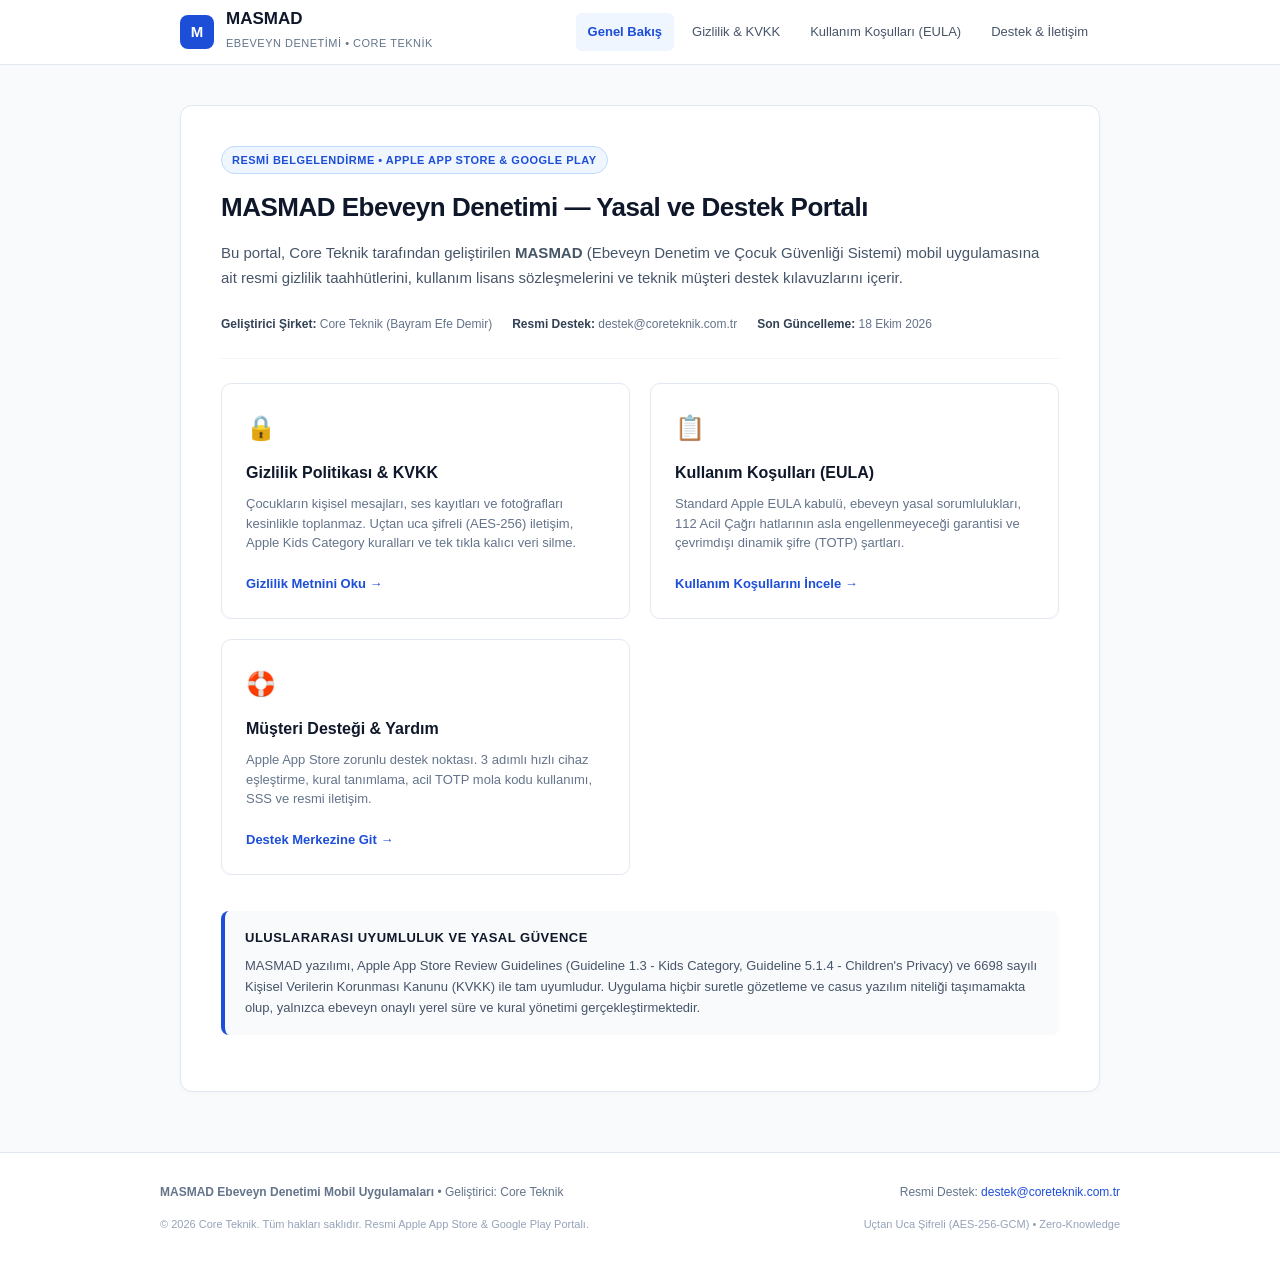
==== index.html @ 08ceb352 "feat: Standalone official legal and support viewer for MASMAD" ====
<!DOCTYPE html>
<html lang="tr">
<head>
  <meta charset="UTF-8">
  <meta name="viewport" content="width=device-width, initial-scale=1.0">
  <title>MASMAD — Resmi Yasal ve Destek Portalı</title>
  <meta name="description" content="MASMAD Ebeveyn Denetimi mobil uygulaması resmi yasal bildirimleri, gizlilik politikası, kullanım şartları ve müşteri destek merkezi.">
  <link rel="stylesheet" href="/style.css">
</head>
<body>

  <header class="header">
    <div class="header-container">
      <a href="/" class="brand">
        <div class="brand-badge">M</div>
        <div class="brand-text">
          <h1>MASMAD</h1>
          <span>Ebeveyn Denetimi &bull; Core Teknik</span>
        </div>
      </a>
      <nav class="nav">
        <a href="/" class="active">Genel Bakış</a>
        <a href="/privacy">Gizlilik &amp; KVKK</a>
        <a href="/terms">Kullanım Koşulları (EULA)</a>
        <a href="/support">Destek &amp; İletişim</a>
      </nav>
    </div>
  </header>

  <main class="main-content">
    <article class="doc-card">
      <span class="doc-badge badge-blue">Resmi Belgelendirme &bull; Apple App Store &amp; Google Play</span>
      <h1 class="doc-title">MASMAD Ebeveyn Denetimi — Yasal ve Destek Portalı</h1>
      
      <p style="font-size: 15px; color: #475569; margin-bottom: 24px;">
        Bu portal, Core Teknik tarafından geliştirilen <strong>MASMAD</strong> (Ebeveyn Denetim ve Çocuk Güvenliği Sistemi) mobil uygulamasına ait resmi gizlilik taahhütlerini, kullanım lisans sözleşmelerini ve teknik müşteri destek kılavuzlarını içerir.
      </p>

      <div class="doc-meta" style="margin-bottom: 20px;">
        <div><strong>Geliştirici Şirket:</strong> Core Teknik (Bayram Efe Demir)</div>
        <div><strong>Resmi Destek:</strong> destek@coreteknik.com.tr</div>
        <div><strong>Son Güncelleme:</strong> 18 Ekim 2026</div>
      </div>

      <div class="grid-3">
        <!-- Card 1 -->
        <a href="/privacy" class="link-card">
          <div>
            <div style="font-size: 24px;">🔒</div>
            <h3>Gizlilik Politikası &amp; KVKK</h3>
            <p>
              Çocukların kişisel mesajları, ses kayıtları ve fotoğrafları kesinlikle toplanmaz. Uçtan uca şifreli (AES-256) iletişim, Apple Kids Category kuralları ve tek tıkla kalıcı veri silme.
            </p>
          </div>
          <div class="card-action">Gizlilik Metnini Oku &rarr;</div>
        </a>

        <!-- Card 2 -->
        <a href="/terms" class="link-card">
          <div>
            <div style="font-size: 24px;">📋</div>
            <h3>Kullanım Koşulları (EULA)</h3>
            <p>
              Standard Apple EULA kabulü, ebeveyn yasal sorumlulukları, 112 Acil Çağrı hatlarının asla engellenmeyeceği garantisi ve çevrimdışı dinamik şifre (TOTP) şartları.
            </p>
          </div>
          <div class="card-action">Kullanım Koşullarını İncele &rarr;</div>
        </a>

        <!-- Card 3 -->
        <a href="/support" class="link-card">
          <div>
            <div style="font-size: 24px;">🛟</div>
            <h3>Müşteri Desteği &amp; Yardım</h3>
            <p>
              Apple App Store zorunlu destek noktası. 3 adımlı hızlı cihaz eşleştirme, kural tanımlama, acil TOTP mola kodu kullanımı, SSS ve resmi iletişim.
            </p>
          </div>
          <div class="card-action">Destek Merkezine Git &rarr;</div>
        </a>
      </div>

      <div class="callout callout-blue" style="margin-top: 36px;">
        <strong style="color: #0f172a; font-size: 13px; text-transform: uppercase; letter-spacing: 0.5px; display: block; margin-bottom: 6px;">
          Uluslararası Uyumluluk ve Yasal Güvence
        </strong>
        <p style="font-size: 13px; color: #475569; margin: 0;">
          MASMAD yazılımı, Apple App Store Review Guidelines (Guideline 1.3 - Kids Category, Guideline 5.1.4 - Children's Privacy) ve 6698 sayılı Kişisel Verilerin Korunması Kanunu (KVKK) ile tam uyumludur. Uygulama hiçbir suretle gözetleme ve casus yazılım niteliği taşımamakta olup, yalnızca ebeveyn onaylı yerel süre ve kural yönetimi gerçekleştirmektedir.
        </p>
      </div>
    </article>
  </main>

  <footer class="footer">
    <div class="footer-container">
      <div class="footer-row">
        <div>
          <strong>MASMAD Ebeveyn Denetimi Mobil Uygulamaları</strong> &bull; Geliştirici: Core Teknik
        </div>
        <div class="footer-links">
          Resmi Destek: <a href="mailto:destek@coreteknik.com.tr">destek@coreteknik.com.tr</a>
        </div>
      </div>
      <div class="footer-row" style="font-size: 11px; color: #94a3b8;">
        <div>&copy; 2026 Core Teknik. Tüm hakları saklıdır. Resmi Apple App Store &amp; Google Play Portalı.</div>
        <div>Uçtan Uca Şifreli (AES-256-GCM) &bull; Zero-Knowledge</div>
      </div>
    </div>
  </footer>

</body>
</html>
---- style.css ----
* {
  box-sizing: border-box;
  margin: 0;
  padding: 0;
}

body {
  font-family: -apple-system, BlinkMacSystemFont, "Segoe UI", Roboto, Helvetica, Arial, sans-serif;
  background-color: #f8fafc;
  color: #1e293b;
  line-height: 1.65;
  font-size: 15px;
  -webkit-font-smoothing: antialiased;
}

/* Header */
.header {
  background-color: #ffffff;
  border-bottom: 1px solid #e2e8f0;
  position: sticky;
  top: 0;
  z-index: 100;
}

.header-container {
  max-width: 960px;
  margin: 0 auto;
  padding: 0 20px;
  height: 64px;
  display: flex;
  align-items: center;
  justify-content: space-between;
}

.brand {
  display: flex;
  align-items: center;
  text-decoration: none;
  gap: 12px;
}

.brand-badge {
  width: 34px;
  height: 34px;
  background: #1d4ed8;
  color: #ffffff;
  border-radius: 8px;
  display: flex;
  align-items: center;
  justify-content: center;
  font-weight: 800;
  font-size: 15px;
}

.brand-text h1 {
  font-size: 17px;
  font-weight: 700;
  color: #0f172a;
  line-height: 1.2;
}

.brand-text span {
  font-size: 11px;
  color: #64748b;
  text-transform: uppercase;
  letter-spacing: 0.5px;
}

.nav {
  display: flex;
  gap: 6px;
}

.nav a {
  text-decoration: none;
  font-size: 13px;
  font-weight: 500;
  color: #475569;
  padding: 8px 12px;
  border-radius: 6px;
  transition: all 0.15s ease;
}

.nav a:hover {
  background-color: #f1f5f9;
  color: #0f172a;
}

.nav a.active {
  background-color: #eff6ff;
  color: #1d4ed8;
  font-weight: 600;
}

/* Container */
.main-content {
  max-width: 960px;
  margin: 0 auto;
  padding: 40px 20px 60px;
}

/* Paper Card */
.doc-card {
  background: #ffffff;
  border: 1px solid #e2e8f0;
  border-radius: 12px;
  padding: 40px;
  box-shadow: 0 1px 3px rgba(0, 0, 0, 0.03);
}

.doc-badge {
  display: inline-block;
  font-size: 11px;
  font-weight: 600;
  padding: 4px 10px;
  border-radius: 20px;
  margin-bottom: 12px;
  text-transform: uppercase;
  letter-spacing: 0.5px;
}

.badge-green {
  background-color: #ecfdf5;
  color: #047857;
  border: 1px solid #a7f3d0;
}

.badge-blue {
  background-color: #eff6ff;
  color: #1d4ed8;
  border: 1px solid #bfdbfe;
}

.badge-amber {
  background-color: #fffbeb;
  color: #b45309;
  border: 1px solid #fde68a;
}

.doc-title {
  font-size: 26px;
  font-weight: 800;
  color: #0f172a;
  margin-bottom: 12px;
  letter-spacing: -0.5px;
}

.doc-meta {
  display: flex;
  flex-wrap: wrap;
  gap: 20px;
  font-size: 12px;
  color: #64748b;
  padding-bottom: 24px;
  border-bottom: 1px solid #f1f5f9;
  margin-bottom: 30px;
}

.doc-meta strong {
  color: #334155;
}

/* Document Sections */
.section {
  margin-bottom: 32px;
}

.section h2 {
  font-size: 18px;
  font-weight: 700;
  color: #0f172a;
  margin-bottom: 12px;
  padding-bottom: 8px;
  border-bottom: 1px solid #f8fafc;
}

.section p {
  color: #334155;
  margin-bottom: 12px;
}

.section ul {
  padding-left: 20px;
  margin-bottom: 14px;
}

.section li {
  color: #334155;
  margin-bottom: 6px;
}

/* Callout Boxes */
.callout {
  padding: 16px 20px;
  border-radius: 8px;
  margin: 16px 0;
  font-size: 14px;
}

.callout-blue {
  background-color: #f8fafc;
  border-left: 4px solid #1d4ed8;
  color: #1e293b;
}

.callout-red {
  background-color: #fef2f2;
  border: 1px solid #fecaca;
  color: #991b1b;
  font-weight: 600;
}

.callout-green {
  background-color: #f0fdf4;
  border: 2px solid #bbf7d0;
  color: #166534;
}

.callout-amber {
  background-color: #fffbeb;
  border: 1px solid #fde68a;
  color: #92400e;
}

/* Grid Cards on Home */
.grid-3 {
  display: grid;
  grid-template-columns: repeat(auto-fit, minmax(280px, 1fr));
  gap: 20px;
  margin-top: 24px;
}

.link-card {
  background: #ffffff;
  border: 1px solid #e2e8f0;
  border-radius: 10px;
  padding: 24px;
  text-decoration: none;
  color: inherit;
  display: flex;
  flex-direction: column;
  justify-content: space-between;
  transition: all 0.15s ease;
}

.link-card:hover {
  border-color: #93c5fd;
  box-shadow: 0 4px 6px -1px rgba(0, 0, 0, 0.05);
}

.link-card h3 {
  font-size: 16px;
  font-weight: 700;
  color: #0f172a;
  margin: 12px 0 8px;
}

.link-card p {
  font-size: 13px;
  color: #64748b;
  line-height: 1.5;
}

.card-action {
  margin-top: 20px;
  font-size: 13px;
  font-weight: 600;
  color: #1d4ed8;
}

/* Step Card */
.step-item {
  display: flex;
  gap: 16px;
  padding: 16px;
  background: #f8fafc;
  border: 1px solid #e2e8f0;
  border-radius: 8px;
  margin-bottom: 12px;
}

.step-num {
  width: 30px;
  height: 30px;
  background: #1d4ed8;
  color: #ffffff;
  border-radius: 50%;
  display: flex;
  align-items: center;
  justify-content: center;
  font-weight: 700;
  font-size: 13px;
  flex-shrink: 0;
}

.step-body h4 {
  font-size: 15px;
  font-weight: 700;
  color: #0f172a;
  margin-bottom: 4px;
}

.step-body p {
  font-size: 13px;
  color: #475569;
  margin: 0;
}

/* Footer */
.footer {
  background: #ffffff;
  border-top: 1px solid #e2e8f0;
  padding: 30px 20px;
  font-size: 12px;
  color: #64748b;
}

.footer-container {
  max-width: 960px;
  margin: 0 auto;
  display: flex;
  flex-direction: column;
  gap: 12px;
}

.footer-row {
  display: flex;
  justify-content: space-between;
  align-items: center;
  flex-wrap: wrap;
  gap: 12px;
}

.footer-links a {
  color: #1d4ed8;
  text-decoration: none;
}

.footer-links a:hover {
  text-decoration: underline;
}

/* Responsive */
@media (max-width: 640px) {
  .doc-card {
    padding: 24px 18px;
  }
  .doc-title {
    font-size: 22px;
  }
  .nav {
    display: none;
  }
}
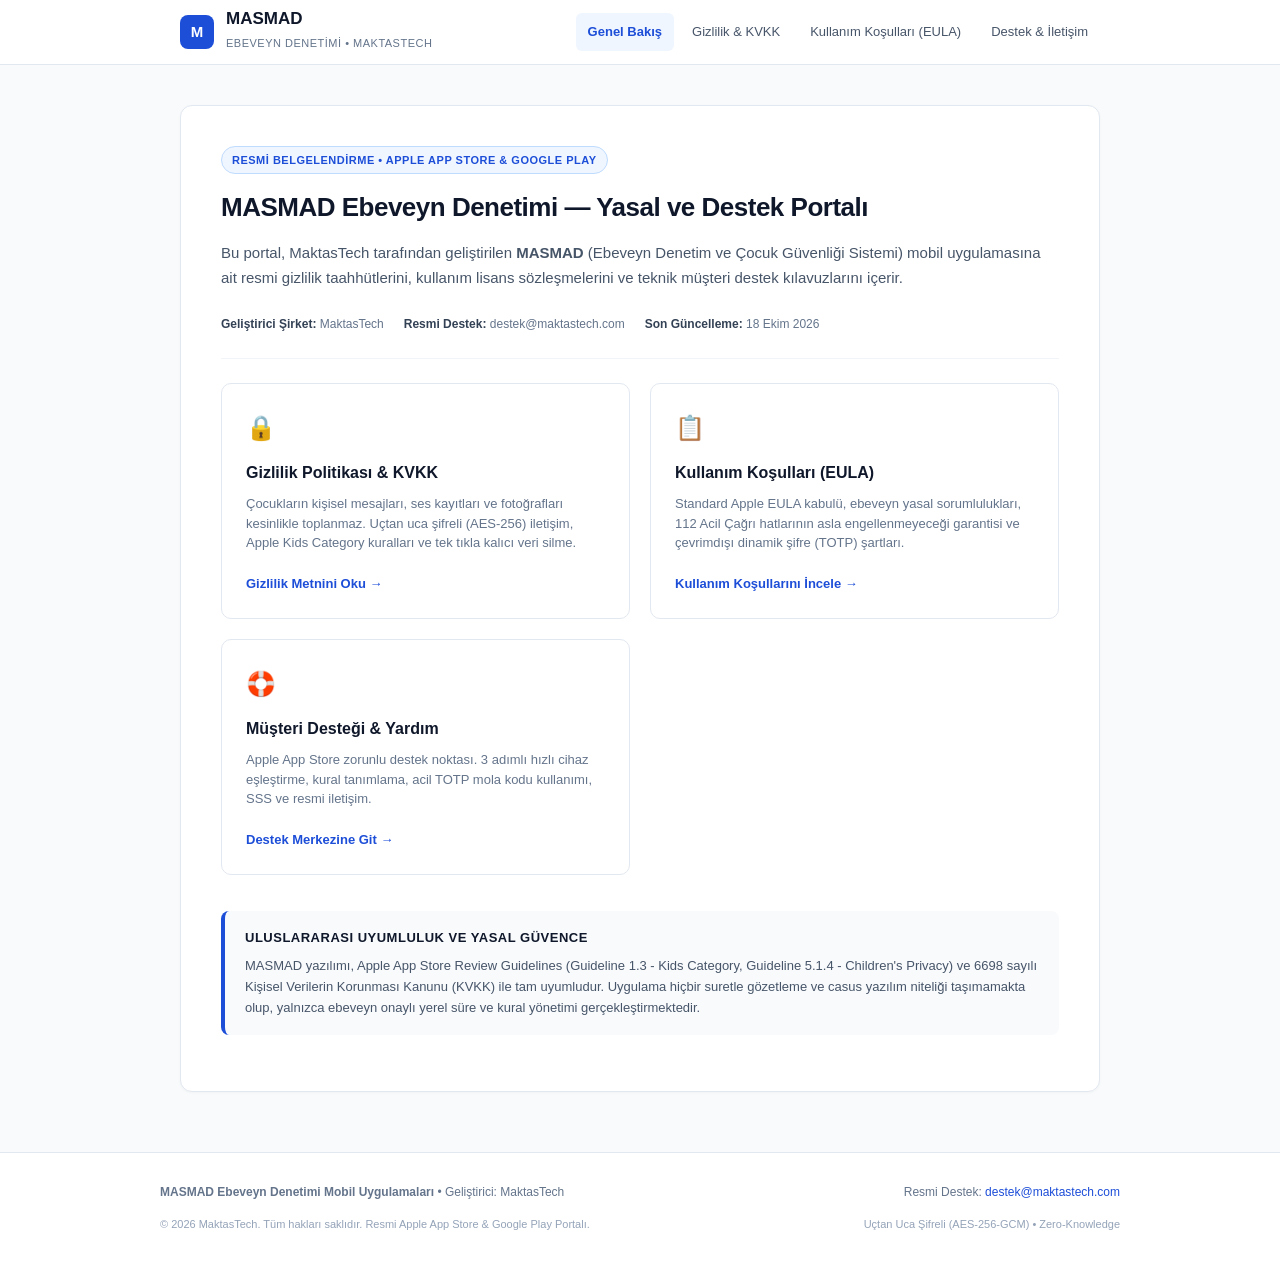
==== commit f0d325a5: "fix: Update developer identity to MaktasTech and remove all personal references" ====
--- a/index.html
+++ b/index.html
@@ -15,7 +15,7 @@
         <div class="brand-badge">M</div>
         <div class="brand-text">
           <h1>MASMAD</h1>
-          <span>Ebeveyn Denetimi &bull; Core Teknik</span>
+          <span>Ebeveyn Denetimi &bull; MaktasTech</span>
         </div>
       </a>
       <nav class="nav">
@@ -33,12 +33,12 @@
       <h1 class="doc-title">MASMAD Ebeveyn Denetimi — Yasal ve Destek Portalı</h1>
       
       <p style="font-size: 15px; color: #475569; margin-bottom: 24px;">
-        Bu portal, Core Teknik tarafından geliştirilen <strong>MASMAD</strong> (Ebeveyn Denetim ve Çocuk Güvenliği Sistemi) mobil uygulamasına ait resmi gizlilik taahhütlerini, kullanım lisans sözleşmelerini ve teknik müşteri destek kılavuzlarını içerir.
+        Bu portal, MaktasTech tarafından geliştirilen <strong>MASMAD</strong> (Ebeveyn Denetim ve Çocuk Güvenliği Sistemi) mobil uygulamasına ait resmi gizlilik taahhütlerini, kullanım lisans sözleşmelerini ve teknik müşteri destek kılavuzlarını içerir.
       </p>
 
       <div class="doc-meta" style="margin-bottom: 20px;">
-        <div><strong>Geliştirici Şirket:</strong> Core Teknik (Bayram Efe Demir)</div>
-        <div><strong>Resmi Destek:</strong> destek@coreteknik.com.tr</div>
+        <div><strong>Geliştirici Şirket:</strong> MaktasTech</div>
+        <div><strong>Resmi Destek:</strong> destek@maktastech.com</div>
         <div><strong>Son Güncelleme:</strong> 18 Ekim 2026</div>
       </div>
 
@@ -95,14 +95,14 @@
     <div class="footer-container">
       <div class="footer-row">
         <div>
-          <strong>MASMAD Ebeveyn Denetimi Mobil Uygulamaları</strong> &bull; Geliştirici: Core Teknik
+          <strong>MASMAD Ebeveyn Denetimi Mobil Uygulamaları</strong> &bull; Geliştirici: MaktasTech
         </div>
         <div class="footer-links">
-          Resmi Destek: <a href="mailto:destek@coreteknik.com.tr">destek@coreteknik.com.tr</a>
+          Resmi Destek: <a href="mailto:destek@maktastech.com">destek@maktastech.com</a>
         </div>
       </div>
       <div class="footer-row" style="font-size: 11px; color: #94a3b8;">
-        <div>&copy; 2026 Core Teknik. Tüm hakları saklıdır. Resmi Apple App Store &amp; Google Play Portalı.</div>
+        <div>&copy; 2026 MaktasTech. Tüm hakları saklıdır. Resmi Apple App Store &amp; Google Play Portalı.</div>
         <div>Uçtan Uca Şifreli (AES-256-GCM) &bull; Zero-Knowledge</div>
       </div>
     </div>
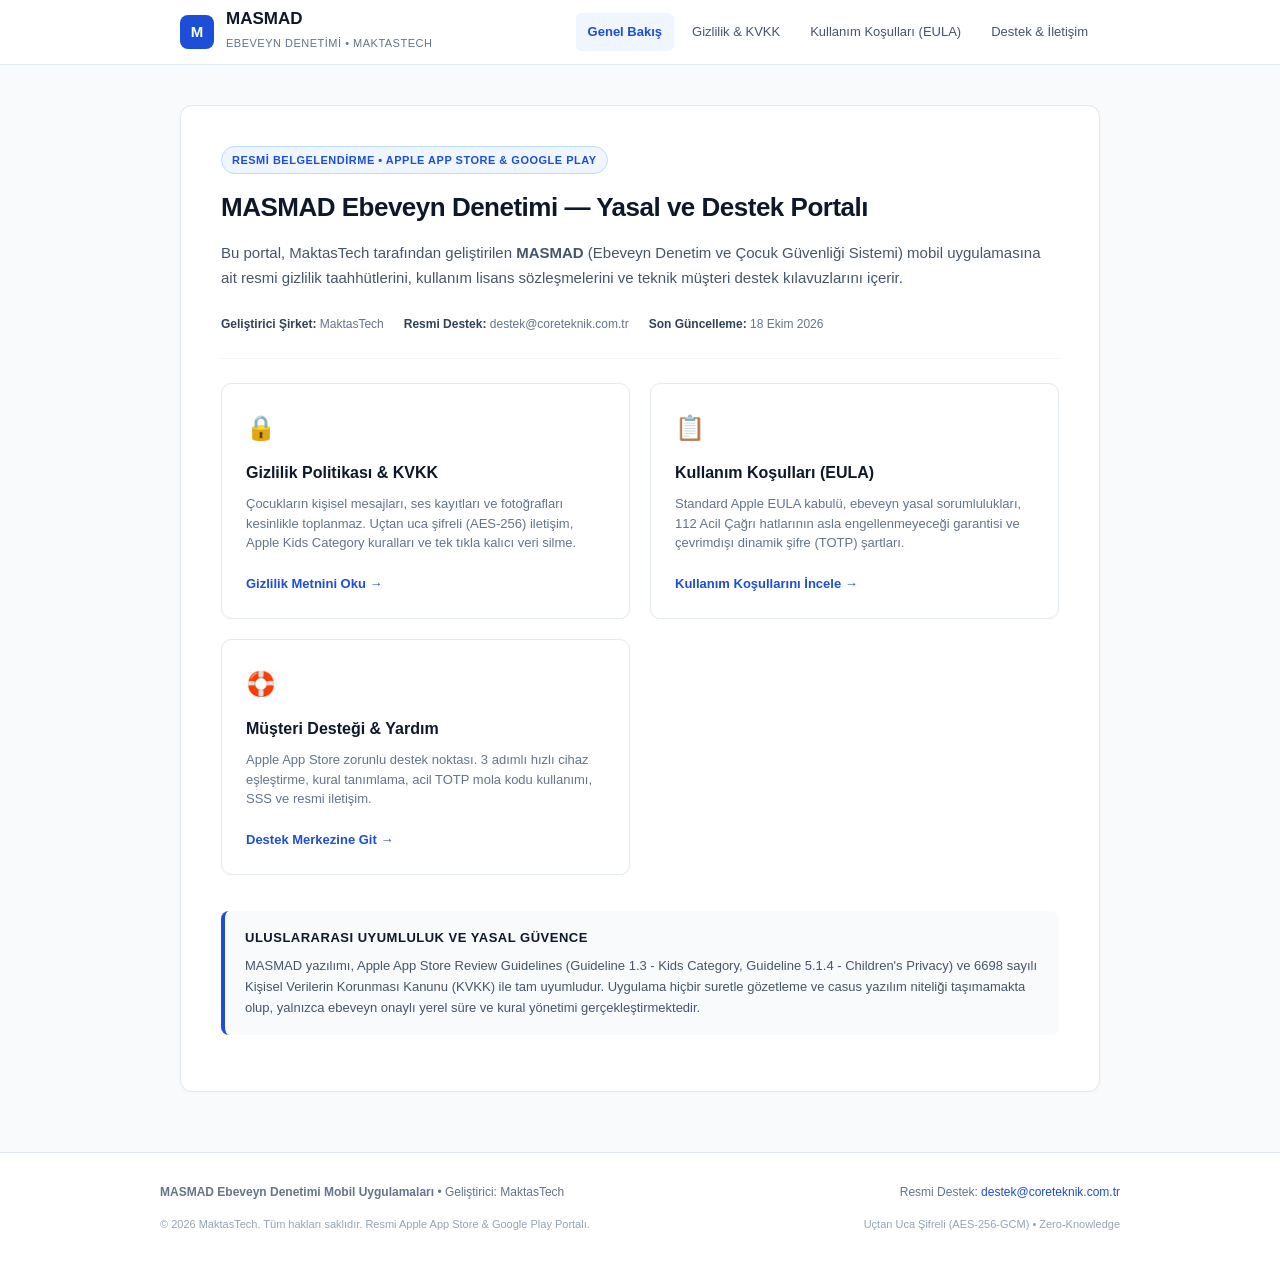
==== commit e06db4a9: "style: Update official contact email to destek@coreteknik.com.tr while keeping MaktasTech as develop" ====
--- a/index.html
+++ b/index.html
@@ -38,7 +38,7 @@
 
       <div class="doc-meta" style="margin-bottom: 20px;">
         <div><strong>Geliştirici Şirket:</strong> MaktasTech</div>
-        <div><strong>Resmi Destek:</strong> destek@maktastech.com</div>
+        <div><strong>Resmi Destek:</strong> destek@coreteknik.com.tr</div>
         <div><strong>Son Güncelleme:</strong> 18 Ekim 2026</div>
       </div>
 
@@ -98,7 +98,7 @@
           <strong>MASMAD Ebeveyn Denetimi Mobil Uygulamaları</strong> &bull; Geliştirici: MaktasTech
         </div>
         <div class="footer-links">
-          Resmi Destek: <a href="mailto:destek@maktastech.com">destek@maktastech.com</a>
+          Resmi Destek: <a href="mailto:destek@coreteknik.com.tr">destek@coreteknik.com.tr</a>
         </div>
       </div>
       <div class="footer-row" style="font-size: 11px; color: #94a3b8;">
